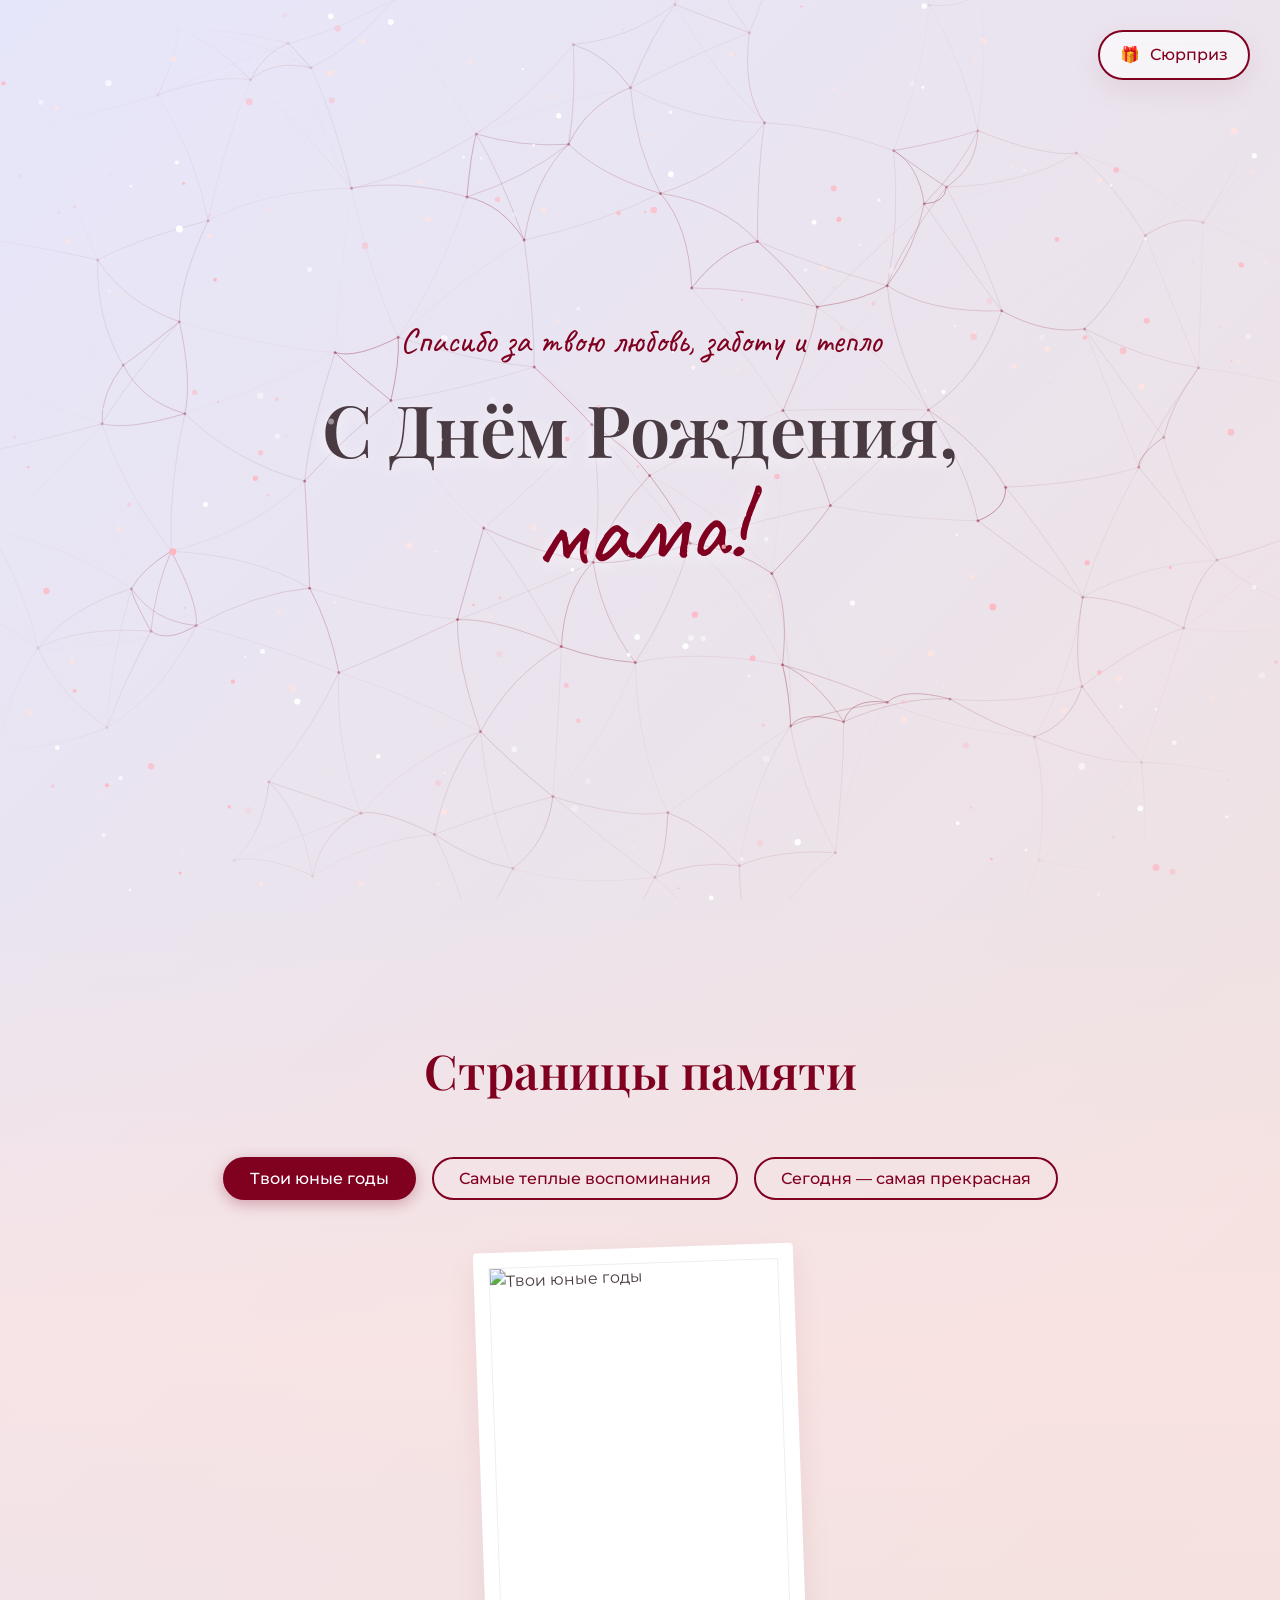
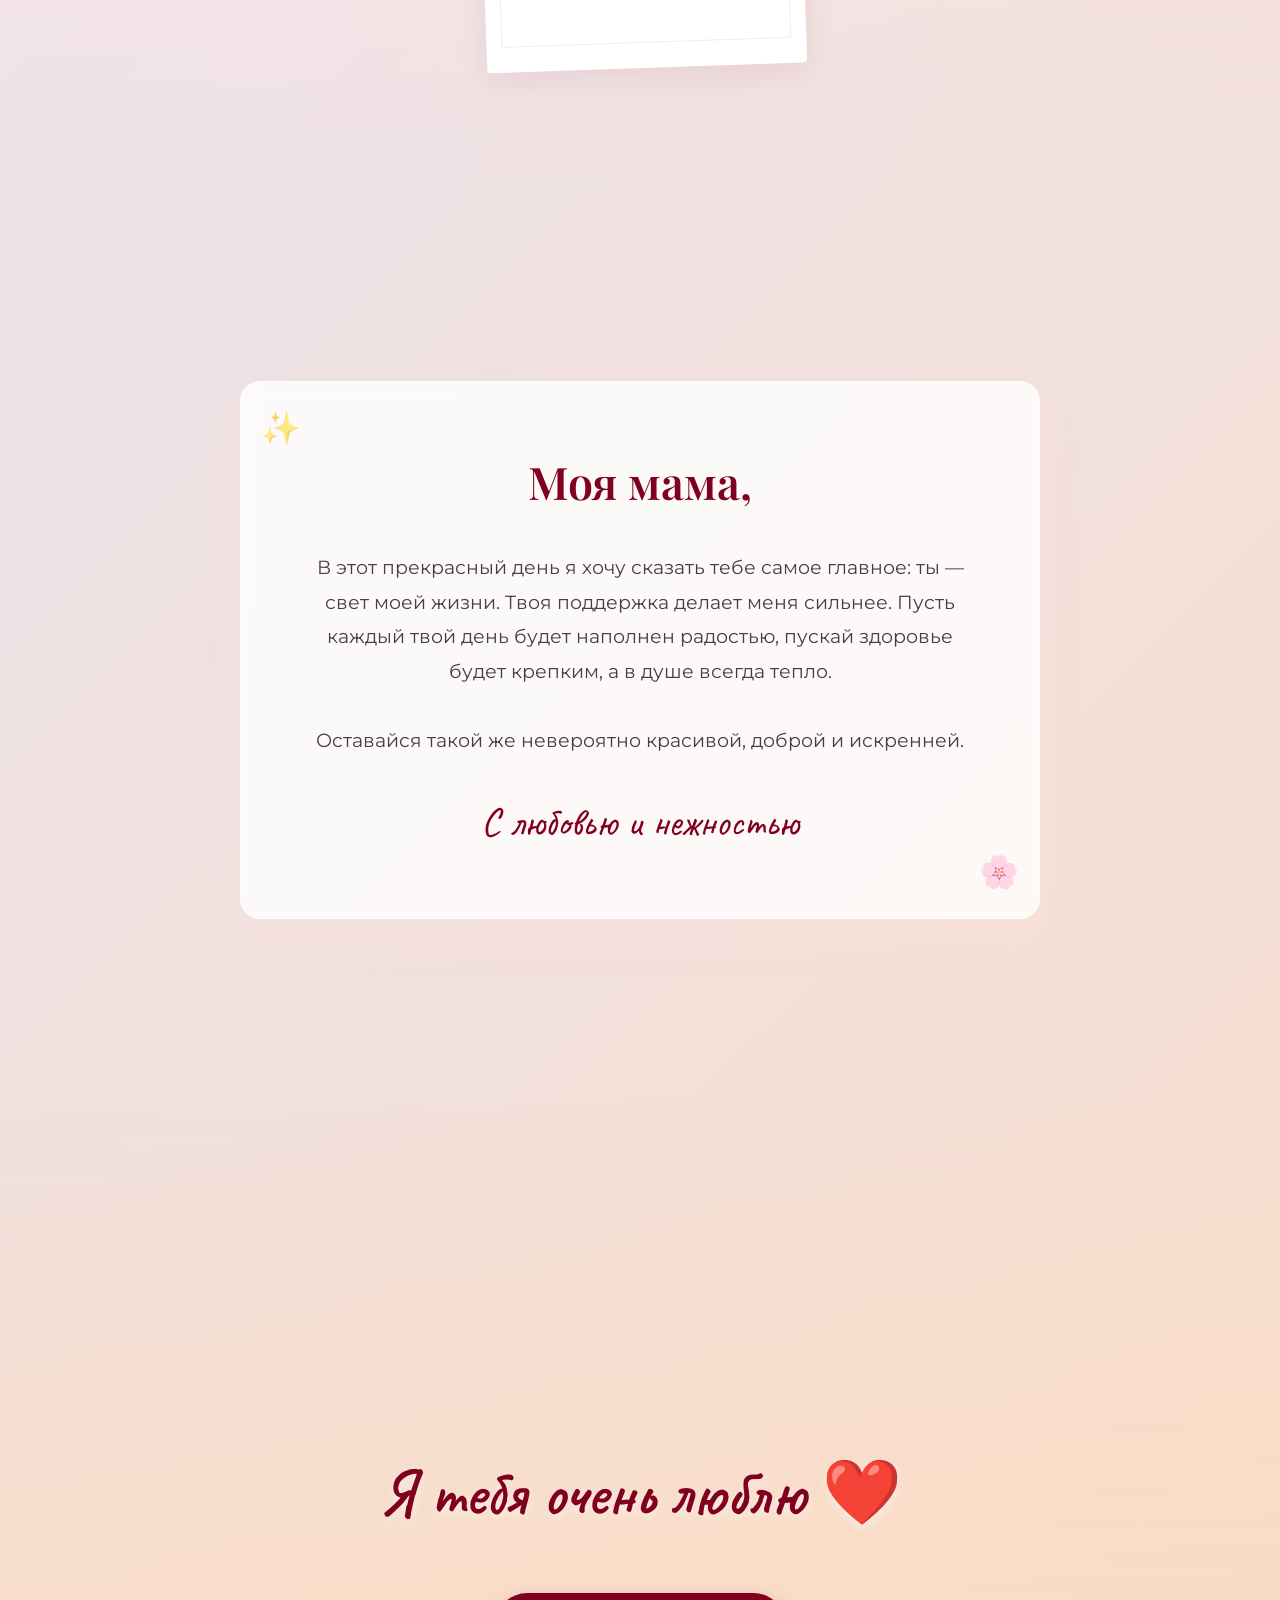
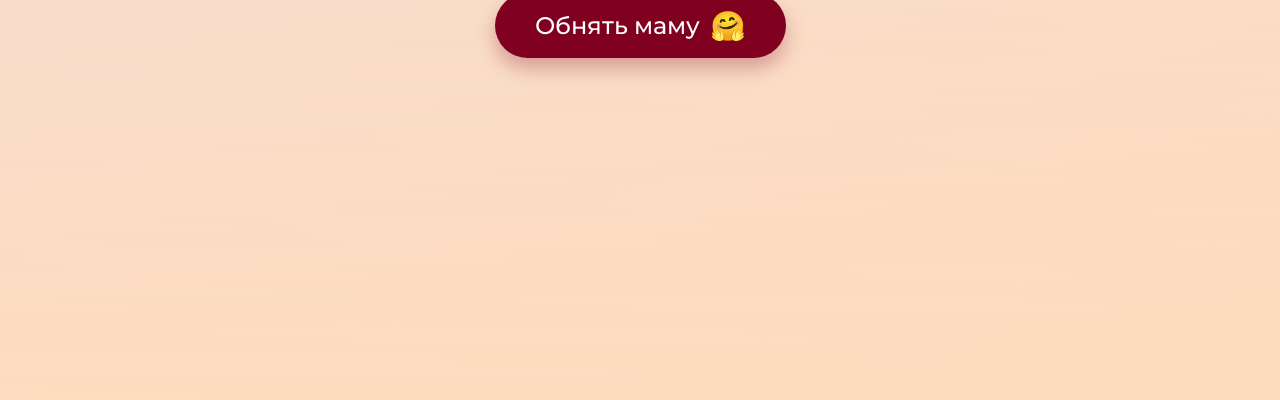
==== index.html @ 921ae4ed "Add files via upload" ====
<!DOCTYPE html>
<html lang="ru">

<head>
    <meta charset="UTF-8">
    <meta name="viewport" content="width=device-width, initial-scale=1.0">
    <title>С Днём Рождения, мама!</title>
    <!-- Шрифты -->
    <link rel="preconnect" href="https://fonts.googleapis.com">
    <link rel="preconnect" href="https://fonts.gstatic.com" crossorigin>
    <link
        href="https://fonts.googleapis.com/css2?family=Caveat:wght@400..700&family=Playfair+Display:ital,wght@0,400..900;1,400..900&family=Montserrat:wght@300;400;500;600&display=swap"
        rel="stylesheet">
    <link rel="stylesheet" href="style.css">
</head>

<body>
    <!-- Плавающая кнопка мини-игры -->
    <a href="game.html" class="floating-game-btn">
        <span class="fb-icon">🎁</span>
        <span class="fb-text">Сюрприз</span>
    </a>

    <!-- Блок частиц на весь экран -->
    <canvas id="particles-canvas"></canvas>

    <!-- Первый экран (Обложка) -->
    <section class="hero" id="hero">
        <canvas id="spiderweb-canvas"></canvas>
        <div class="hero-content">
            <p class="hero-subtitle fade-up">Спасибо за твою любовь, заботу и тепло</p>
            <h1 class="hero-title fade-up delay-1">С Днём Рождения,<br><span class="highlight">мама!</span></h1>

        </div>
    </section>

    <!-- Блок с фотографиями -->
    <section class="gallery-section reveal">
        <h2 class="section-title">Страницы памяти</h2>
        <div class="gallery-tabs-nav fade-up">
            <button class="gallery-tab-btn active" data-tab="youth">Твои юные годы</button>
            <button class="gallery-tab-btn" data-tab="warm">Самые теплые воспоминания</button>
            <button class="gallery-tab-btn" data-tab="today">Сегодня — самая прекрасная</button>
        </div>

        <div class="gallery-tabs-container fade-up delay-1">
            <!-- Юные годы -->
            <div class="gallery-tab-content active" id="tab-youth">
                <div class="photo-card" style="--rotate: -2deg;">
                    <div class="photo-frame">
                        <img src="C:/Users/fgxnodo/.gemini/antigravity/brain/c44016c3-c51a-428d-94bd-b754e71e4f9e/youth_memories_1776429254621.png"
                            alt="Твои юные годы">
                    </div>
                </div>
            </div>

            <!-- Теплые воспоминания -->
            <div class="gallery-tab-content" id="tab-warm">
                <div class="photo-card" style="--rotate: 1deg;">
                    <div class="photo-frame">
                        <img src="C:/Users/fgxnodo/.gemini/antigravity/brain/c44016c3-c51a-428d-94bd-b754e71e4f9e/warm_memories_1776429279821.png"
                            alt="Самые теплые воспоминания">
                    </div>
                </div>
            </div>

            <!-- Сегодня -- самая прекрасная -->
            <div class="gallery-tab-content" id="tab-today">
                <div class="photo-card" style="--rotate: -1deg;">
                    <div class="photo-frame">
                        <img src="C:/Users/fgxnodo/.gemini/antigravity/brain/c44016c3-c51a-428d-94bd-b754e71e4f9e/today_beautiful_1776429297965.png"
                            alt="Сегодня — самая прекрасная">
                    </div>
                </div>
            </div>
        </div>
    </section>

    <!-- Поздравительный текст -->
    <section class="greeting-section reveal">
        <div class="greeting-box">
            <div class="decorative-element top-left">✨</div>
            <h2 class="greeting-title">Моя мама,</h2>
            <p class="greeting-text">
                В этот прекрасный день я хочу сказать тебе самое главное: ты — свет моей жизни.
                Твоя поддержка делает меня сильнее.
                Пусть каждый твой день будет наполнен радостью, пускай здоровье будет крепким,
                а в душе всегда тепло.
                <br><br>
                Оставайся такой же невероятно красивой, доброй и искренней.
            </p>
            <div class="signature">С любовью и нежностью</div>
            <div class="decorative-element bottom-right">🌸</div>
        </div>
    </section>

    <!-- Финальный блок -->
    <section class="final-section reveal">
        <div class="final-content">
            <h2 class="final-message">Я тебя очень люблю ❤️</h2>
            <button class="hug-btn" id="hug-btn">
                <span class="btn-text">Обнять маму</span>
                <span class="btn-icon">🤗</span>
            </button>
        </div>
        <!-- Контейнер для анимации сердечек после клика -->
        <div id="hearts-container"></div>
    </section>

    <script src="script.js"></script>
</body>

</html>
---- style.css ----
:root {
    /* Цветовая палитра: пастельные и акцентные */
    --color-cream: #FFF5F1;
    --color-peach: #FFDAB9;
    --color-light-pink: #FFE4E1;
    --color-lavender: #E6E6FA;
    --color-accent-red: #A32CC4; /* Let's use burgundy/deep red */
    --color-accent-burgundy: #800020;
    --color-text-main: #4A3B42;
    --color-text-light: #7A6971;
    
    --shadow-soft: 0 10px 30px rgba(128, 0, 32, 0.08);
    --shadow-hover: 0 15px 40px rgba(128, 0, 32, 0.15);
    
    --transition-smooth: 0.8s cubic-bezier(0.25, 1, 0.5, 1);
}

* {
    margin: 0;
    padding: 0;
    box-sizing: border-box;
    /* Запрещаем выделение текста везде */
    -webkit-user-select: none;
    -moz-user-select: none;
    -ms-user-select: none;
    user-select: none;
}

body {
    font-family: 'Montserrat', sans-serif;
    color: var(--color-text-main);
    background: linear-gradient(-45deg, #FFF0F5, #FFE4E1, #FFDAB9, #E6E6FA);
    background-size: 400% 400%;
    animation: gradientBG 15s ease infinite;
    overflow-x: hidden;
    line-height: 1.6;
    /* Устанавливаем красивый кастомный курсор-стрелочку (в пастельных тонах с бордовой обводкой) */
    cursor: url("data:image/svg+xml,%3Csvg width='24' height='24' viewBox='0 0 24 24' fill='none' xmlns='http://www.w3.org/2000/svg'%3E%3Cpath d='M4 3 L20 10 L12 12 L10 20 L4 3 Z' fill='%23FFE4E1' stroke='%23800020' stroke-width='2' stroke-linejoin='round'/%3E%3C/svg%3E") 4 3, auto;
}

/* Кастомный курсор-сердечко для любых кнопок и кликабельных карточек */
button, a, .gallery-tab-btn, .photo-card, .hug-btn {
    cursor: url("data:image/svg+xml,%3Csvg width='26' height='26' viewBox='0 0 24 24' fill='none' xmlns='http://www.w3.org/2000/svg'%3E%3Cpath fill='%23800020' stroke='%23FFF5F1' stroke-width='1.5' d='M12 21.35l-1.45-1.32C5.4 15.36 2 12.28 2 8.5 2 5.42 4.42 3 7.5 3c1.74 0 3.41.81 4.5 2.09C13.09 3.81 14.76 3 16.5 3 19.58 3 22 5.42 22 8.5c0 3.78-3.4 6.86-8.55 11.54L12 21.35z'/%3E%3C/svg%3E") 12 12, pointer !important;
}

@keyframes gradientBG {
    0% { background-position: 0% 50%; }
    50% { background-position: 100% 50%; }
    100% { background-position: 0% 50%; }
}

h1, h2, h3 {
    font-family: 'Playfair Display', serif;
    font-weight: 600;
}

/* Фон с частицами */
#particles-canvas {
    position: fixed;
    top: 0;
    left: 0;
    width: 100%;
    height: 100%;
    z-index: 999; /* Поверх всего контента для эффекта летающей пыльцы */
    pointer-events: none;
}

/* Паутинка для первого экрана */
#spiderweb-canvas {
    position: absolute;
    top: 0;
    left: 0;
    width: 100%;
    height: 100%;
    z-index: 1;
    pointer-events: none;
    -webkit-mask-image: radial-gradient(ellipse at 50% 50%, rgba(0,0,0,1) 40%, rgba(0,0,0,0) 85%);
    mask-image: radial-gradient(ellipse at 50% 50%, rgba(0,0,0,1) 40%, rgba(0,0,0,0) 85%);
}

/* Общие стили секций */
section {
    position: relative;
    z-index: 1;
    min-height: 100vh;
    display: flex;
    flex-direction: column;
    justify-content: center;
    align-items: center;
    padding: 4rem 2rem;
}

/* Анимации появления (Scroll Reveal) */
.fade-up {
    opacity: 0;
    transform: translateY(40px);
    transition: opacity 1s ease-out, transform 1s ease-out;
}

.fade-up.visible {
    opacity: 1;
    transform: translateY(0);
}

.delay-1 { transition-delay: 0.3s; }
.delay-2 { transition-delay: 0.6s; }

/* 1. ПЕРВЫЙ ЭКРАН (HERO) */
.hero {
    height: 100vh;
    text-align: center;
    overflow: hidden;
}



@keyframes gentlePulse {
    0% { transform: scale(1); }
    100% { transform: scale(1.05); }
}

.hero-content {
    max-width: 800px;
    z-index: 2;
}

.hero-subtitle {
    font-family: 'Caveat', cursive;
    font-size: 2.2rem;
    color: var(--color-accent-burgundy);
    margin-bottom: 1rem;
}

.hero-title {
    font-size: 4.5rem;
    line-height: 1.2;
    color: var(--color-text-main);
    text-shadow: 0 4px 15px rgba(255, 255, 255, 0.6);
}

.hero-title .highlight {
    font-family: 'Caveat', cursive;
    font-size: 6rem;
    color: var(--color-accent-burgundy);
    display: inline-block;
    transform: rotate(-3deg);
    font-weight: 500;
}

.scroll-indicator {
    position: absolute;
    bottom: 40px;
    left: 50%;
    transform: translateX(-50%);
    display: flex;
    flex-direction: column;
    align-items: center;
    opacity: 0.7;
}

.scroll-indicator p {
    font-size: 0.9rem;
    margin-bottom: 10px;
    text-transform: uppercase;
    letter-spacing: 2px;
}

.mouse {
    width: 26px;
    height: 40px;
    border: 2px solid var(--color-text-main);
    border-radius: 20px;
    display: flex;
    justify-content: center;
    padding-top: 5px;
}

.wheel {
    width: 4px;
    height: 8px;
    background-color: var(--color-text-main);
    border-radius: 2px;
    animation: scrollWheel 2s infinite;
}

@keyframes scrollWheel {
    0% { transform: translateY(0); opacity: 1; }
    100% { transform: translateY(15px); opacity: 0; }
}

/* 2. БЛОК С ФОТОГРАФИЯМИ */
.gallery-section {
    background: linear-gradient(to bottom, transparent, rgba(255, 228, 225, 0.6), transparent);
}

.section-title {
    font-size: 3rem;
    margin-bottom: 3rem;
    text-align: center;
    color: var(--color-accent-burgundy);
}

/* Вкладки */
.gallery-tabs-nav {
    display: flex;
    justify-content: center;
    gap: 1rem;
    margin-bottom: 3rem;
    flex-wrap: wrap;
}

.gallery-tab-btn {
    background: transparent;
    border: 2px solid var(--color-accent-burgundy);
    color: var(--color-accent-burgundy);
    padding: 10px 25px;
    border-radius: 30px;
    font-family: 'Montserrat', sans-serif;
    font-size: 1rem;
    font-weight: 500;
    cursor: pointer;
    transition: all 0.3s ease;
    outline: none;
}

.gallery-tab-btn:hover {
    background-color: rgba(128, 0, 32, 0.1);
}

.gallery-tab-btn.active {
    background-color: var(--color-accent-burgundy);
    color: white;
    box-shadow: 0 4px 15px rgba(128, 0, 32, 0.3);
}

.gallery-tabs-container {
    width: 100%;
}

.gallery-tab-content {
    display: none;
    gap: 2rem;
    flex-wrap: wrap;
    justify-content: center;
    max-width: 1200px;
    margin: 0 auto;
}

.gallery-tab-content.active {
    display: flex;
    animation: fadeInTab 0.5s ease-out forwards;
}

@keyframes fadeInTab {
    from {
        opacity: 0;
        transform: translateY(20px);
    }
    to {
        opacity: 1;
        transform: translateY(0);
    }
}

.photo-card {
    background: white;
    padding: 15px 15px 25px 15px;
    border-radius: 4px;
    box-shadow: var(--shadow-soft);
    transition: all 0.4s ease;
    width: 320px;
    position: relative;
    transform: rotate(calc(const(--rotate))); /* JS will add dynamic rotations */
}

/* Сделаем легкий случайный поворот для карточек (эффект фото-альбома) */
.photo-card:nth-child(1) { transform: rotate(-2deg); }
.photo-card:nth-child(2) { transform: rotate(1deg); margin-top: 30px; }
.photo-card:nth-child(3) { transform: rotate(-1deg); }

.photo-card:hover {
    transform: scale(1.05) rotate(0deg);
    box-shadow: var(--shadow-hover);
    z-index: 10;
}

.photo-frame {
    width: 100%;
    height: 380px;
    border: 1px solid #eee;
    overflow: hidden;
    position: relative;
}

.photo-frame img {
    width: 100%;
    height: 100%;
    object-fit: cover;
    transition: transform 3s ease;
}

.photo-card:hover .photo-frame img {
    transform: scale(1.1);
}

.photo-caption {
    font-family: 'Caveat', cursive;
    font-size: 1.8rem;
    text-align: center;
    margin-top: 15px;
    color: var(--color-text-main);
}

/* 3. ПОЗДРАВИТЕЛЬНЫЙ ТЕКСТ */
.greeting-section {
    background-color: transparent;
}

.greeting-box {
    background: rgba(255, 255, 255, 0.8);
    backdrop-filter: blur(10px);
    border-radius: 20px;
    padding: 4rem;
    max-width: 800px;
    text-align: center;
    box-shadow: 0 20px 40px rgba(255, 228, 225, 0.4);
    border: 1px solid rgba(255, 255, 255, 0.5);
    position: relative;
}

.decorative-element {
    position: absolute;
    font-size: 2rem;
    opacity: 0.6;
}
.top-left { top: 20px; left: 20px; }
.bottom-right { bottom: 20px; right: 20px; }

.greeting-title {
    font-size: 2.8rem;
    margin-bottom: 2rem;
    color: var(--color-accent-burgundy);
}

.greeting-text {
    font-size: 1.2rem;
    line-height: 1.8;
    color: var(--color-text-main);
    margin-bottom: 2rem;
}

.signature {
    font-family: 'Caveat', cursive;
    font-size: 2.5rem;
    color: var(--color-accent-burgundy);
    margin-top: 2rem;
}

/* 4. ФИНАЛЬНЫЙ БЛОК */
.final-section {
    background: linear-gradient(to top, rgba(255, 218, 185, 0.8), transparent);
    overflow: hidden;
}

.final-content {
    text-align: center;
    z-index: 2;
}

.final-message {
    font-family: 'Caveat', cursive;
    font-size: 4rem;
    color: var(--color-accent-burgundy);
    margin-bottom: 3rem;
    text-shadow: 0 4px 10px rgba(255, 255, 255, 0.5);
}

.hug-btn {
    background-color: var(--color-accent-burgundy);
    color: white;
    border: none;
    border-radius: 50px;
    padding: 15px 40px;
    font-size: 1.5rem;
    font-family: 'Montserrat', sans-serif;
    font-weight: 500;
    cursor: pointer;
    box-shadow: 0 10px 20px rgba(128, 0, 32, 0.3);
    transition: all 0.3s ease;
    display: inline-flex;
    align-items: center;
    gap: 10px;
    outline: none;
    position: relative;
    overflow: hidden;
}

.hug-btn:hover {
    transform: translateY(-5px);
    box-shadow: 0 15px 30px rgba(128, 0, 32, 0.4);
    background-color: #990026;
}

.hug-btn:active {
    transform: translateY(0);
}

.btn-icon {
    font-size: 1.8rem;
    transition: transform 0.3s ease;
}

.hug-btn:hover .btn-icon {
    transform: scale(1.2) rotate(10deg);
}

/* Эффект пульсации для кнопки */
.hug-btn::before {
    content: '';
    position: absolute;
    top: 50%; left: 50%;
    transform: translate(-50%, -50%);
    width: 100%; height: 100%;
    background-color: rgba(255, 255, 255, 0.2);
    border-radius: 50px;
    z-index: -1;
    animation: btnPulse 2s infinite;
}

@keyframes btnPulse {
    0% { transform: translate(-50%, -50%) scale(1); opacity: 1; }
    100% { transform: translate(-50%, -50%) scale(1.5); opacity: 0; }
}

/* Сердечки от клика */
#hearts-container {
    position: absolute;
    top: 0; left: 0;
    width: 100%; height: 100%;
    pointer-events: none;
    z-index: 10;
}

.floating-heart {
    position: absolute;
    font-size: 2rem;
    animation: floatHeart 2s ease-out forwards;
    opacity: 0;
}

@keyframes floatHeart {
    0% { transform: translateY(0) scale(0.5); opacity: 1; }
    100% { transform: translateY(-250px) scale(1.8); opacity: 0; }
}

/* Плавающая кнопка мини-игры */
.floating-game-btn {
    position: fixed;
    top: 30px;
    right: 30px;
    background: rgba(255, 255, 255, 0.6);
    backdrop-filter: blur(8px);
    border: 2px solid var(--color-accent-burgundy);
    color: var(--color-accent-burgundy);
    padding: 10px 20px;
    border-radius: 30px;
    text-decoration: none;
    font-family: 'Montserrat', sans-serif;
    font-weight: 500;
    display: flex;
    align-items: center;
    gap: 10px;
    z-index: 1000;
    box-shadow: var(--shadow-soft);
    transition: all 0.3s ease;
}

.floating-game-btn:hover {
    transform: translateY(-3px) scale(1.05);
    background: var(--color-accent-burgundy);
    color: white;
    box-shadow: var(--shadow-hover);
}

.floating-game-btn.back-btn {
    left: 30px;
    right: auto;
}

/* --- ИГРА НАЙДИ ПАРУ --- */
.game-section {
    min-height: 100vh;
    padding: 120px 20px 40px;
    z-index: 1;
}

.memory-grid {
    display: grid;
    grid-template-columns: repeat(4, 1fr);
    gap: 15px;
    width: 100%;
    max-width: 500px;
    margin: 0 auto;
    perspective: 1000px;
}

.memory-card {
    width: 100%;
    /* Гарантированный квадрат даже на старых устройствах */
    padding-bottom: 100%;
    height: 0;
    cursor: pointer;
    position: relative;
    border-radius: 12px;
}

.memory-card-inner {
    width: 100%;
    height: 100%;
    position: absolute;
    top: 0;
    left: 0;
    transform-style: preserve-3d;
    transition: transform 0.6s cubic-bezier(0.4, 0.2, 0.2, 1);
}

.memory-card.flipped .memory-card-inner,
.memory-card.matched .memory-card-inner {
    transform: rotateY(180deg);
}

.memory-card.matched .memory-card-inner {
    animation: matchedPulse 0.5s ease-out forwards;
}

@keyframes matchedPulse {
    0% { transform: rotateY(180deg) scale(1); }
    50% { transform: rotateY(180deg) scale(1.1); }
    100% { transform: rotateY(180deg) scale(1); opacity: 0.8; }
}

.memory-card-front, .memory-card-back {
    width: 100%;
    height: 100%;
    position: absolute;
    backface-visibility: hidden;
    border-radius: 12px;
    display: flex;
    justify-content: center;
    align-items: center;
    font-size: 3rem;
    box-shadow: var(--shadow-soft);
    user-select: none;
}

.memory-card-front {
    background: rgba(255, 255, 255, 0.5);
    border: 2px solid rgba(255, 182, 193, 0.6);
    background-image: repeating-linear-gradient(45deg, transparent, transparent 10px, rgba(255, 182, 193, 0.15) 10px, rgba(255, 182, 193, 0.15) 20px);
}

.memory-card-back {
    background: rgba(255, 255, 255, 0.9);
    transform: rotateY(180deg);
    border: 2px solid var(--color-accent-burgundy);
}

.win-modal {
    position: fixed;
    top: 0; left: 0;
    width: 100%; height: 100%;
    background: rgba(255, 240, 245, 0.8);
    backdrop-filter: blur(8px);
    display: flex;
    justify-content: center;
    align-items: center;
    z-index: 10000;
    opacity: 0;
    pointer-events: none;
    transition: opacity 0.5s ease;
}

.win-modal.show {
    opacity: 1;
    pointer-events: auto;
}

/* Адаптивность */
@media (max-width: 768px) {
    .hero-title { font-size: 3rem; }
    .hero-title .highlight { font-size: 4rem; }
    .hero-subtitle { font-size: 1.8rem; }
    
    .section-title { font-size: 2.2rem; }
    
    .photo-card { width: 90%; max-width: 350px; }
    .photo-card:nth-child(2) { margin-top: 0; }
    
    .greeting-box { padding: 2rem; width: 90%; }
    .greeting-title { font-size: 2.2rem; }
    .greeting-text { font-size: 1rem; }
    
    .final-message { font-size: 3rem; }
    
    .memory-grid {
        grid-template-columns: repeat(3, 1fr);
        gap: 10px;
    }
    
    .floating-game-btn {
        top: 20px;
        right: 20px;
        font-size: 0.9rem;
        padding: 8px 15px;
    }
    .floating-game-btn.back-btn {
        left: 20px;
    }
}
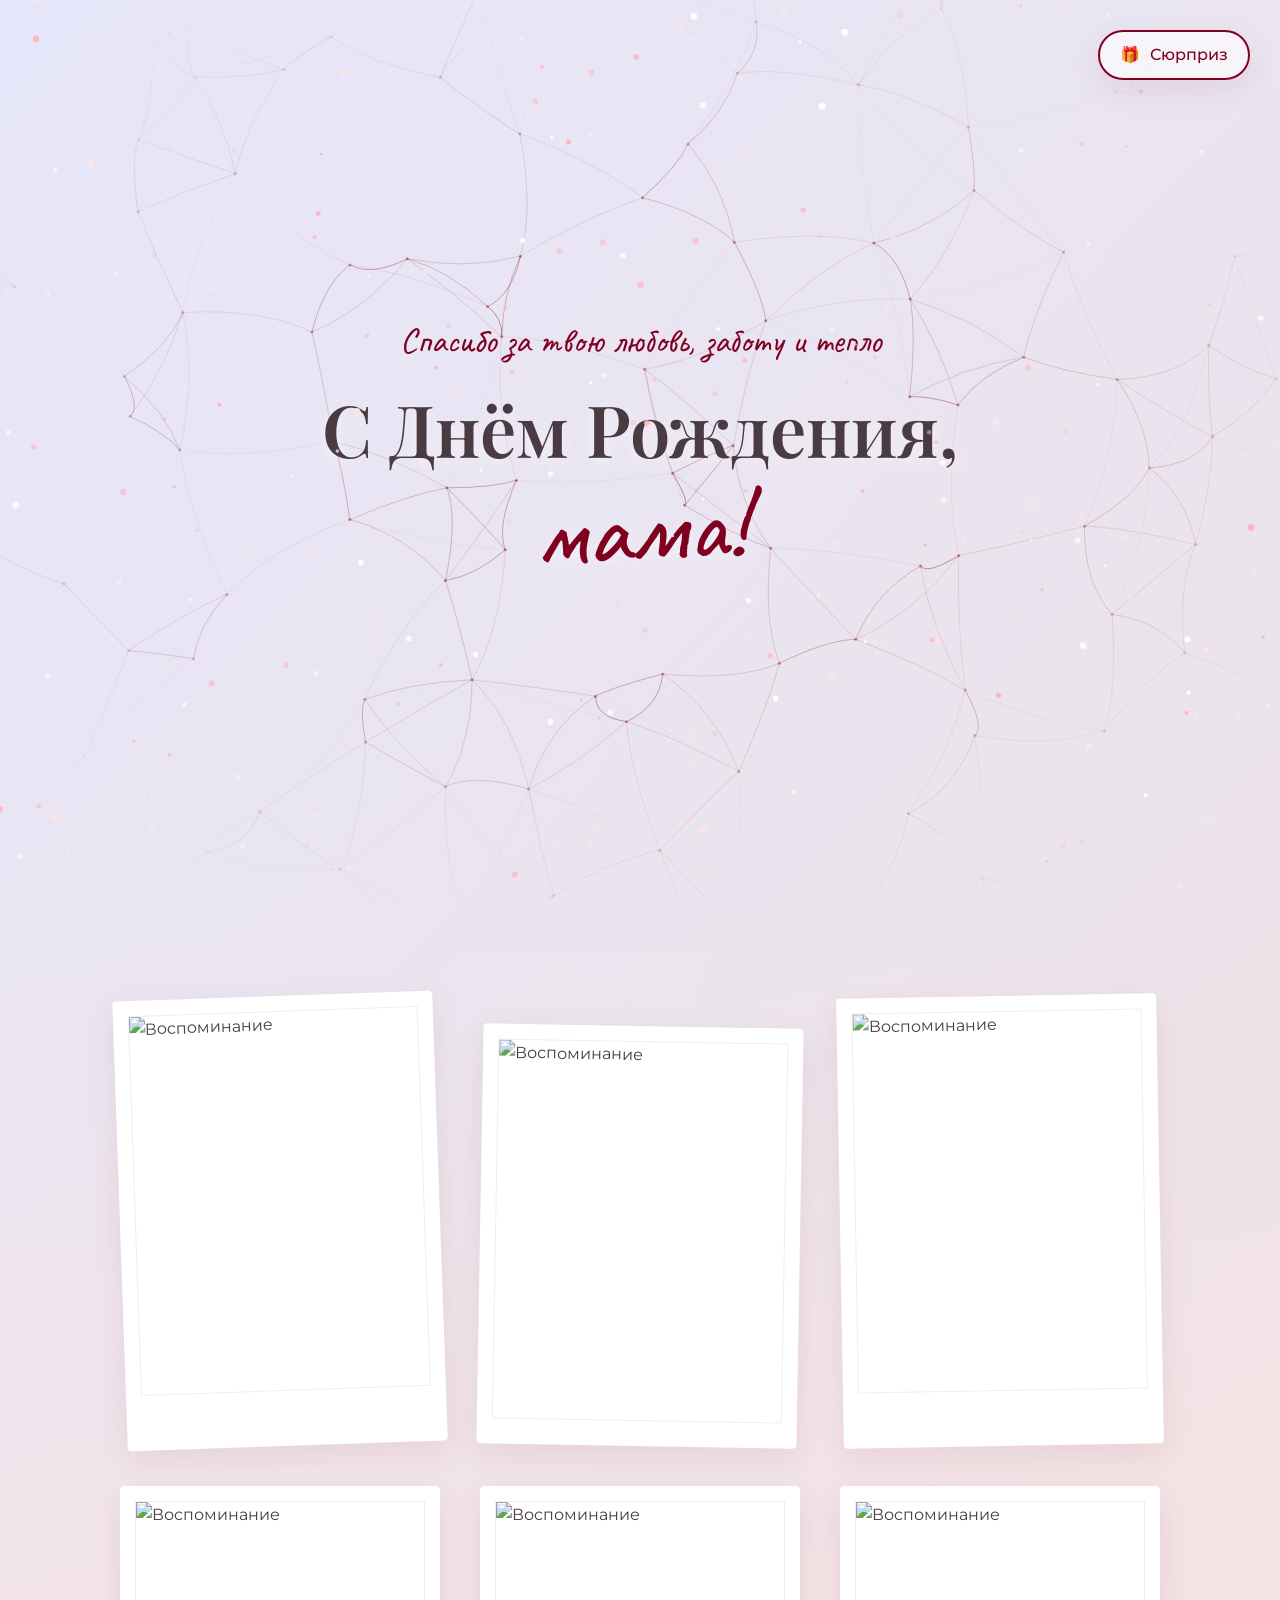
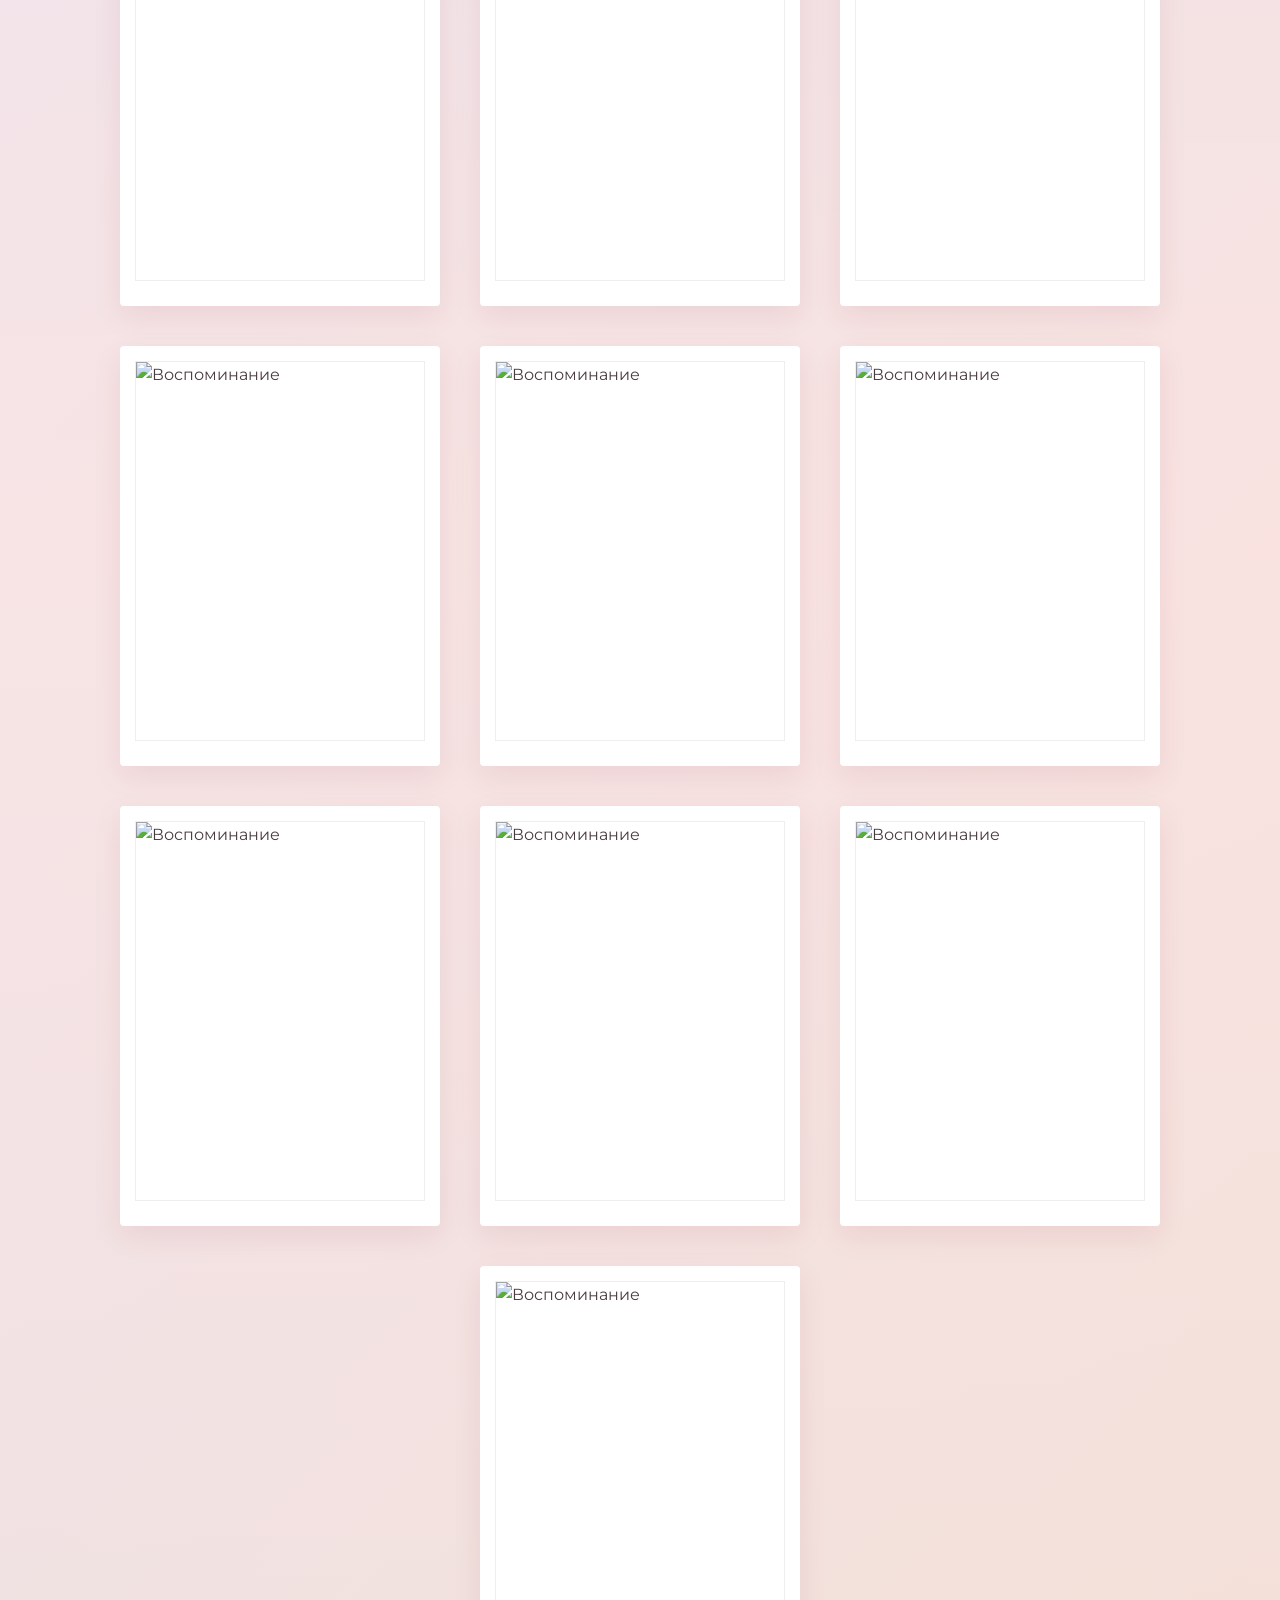
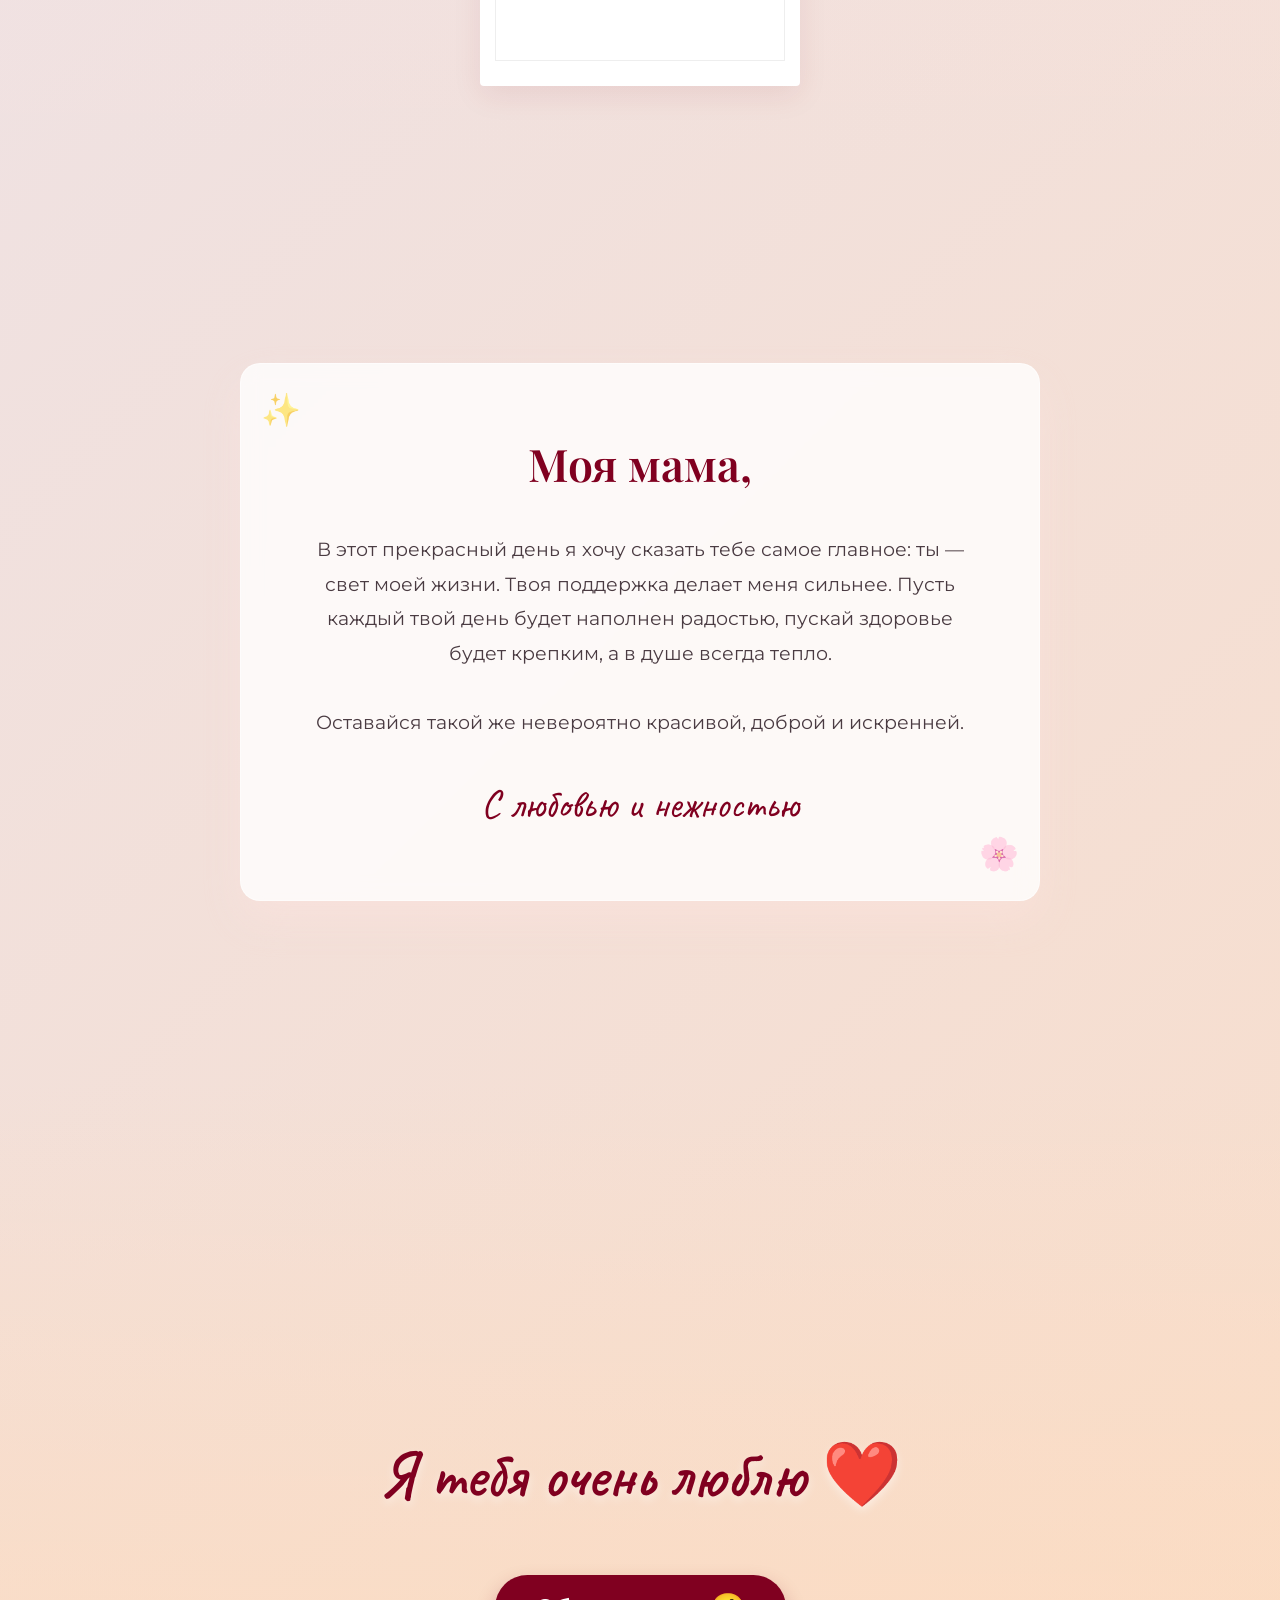
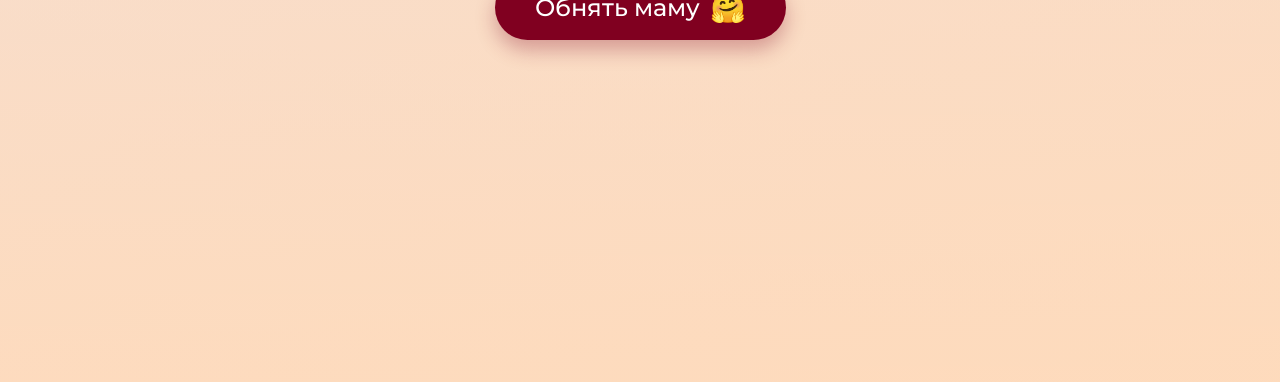
==== commit a1fba11d: "Add files via upload" ====
--- a/index.html
+++ b/index.html
@@ -36,41 +36,70 @@
 
     <!-- Блок с фотографиями -->
     <section class="gallery-section reveal">
-        <h2 class="section-title">Страницы памяти</h2>
-        <div class="gallery-tabs-nav fade-up">
-            <button class="gallery-tab-btn active" data-tab="youth">Твои юные годы</button>
-            <button class="gallery-tab-btn" data-tab="warm">Самые теплые воспоминания</button>
-            <button class="gallery-tab-btn" data-tab="today">Сегодня — самая прекрасная</button>
-        </div>
-
-        <div class="gallery-tabs-container fade-up delay-1">
-            <!-- Юные годы -->
-            <div class="gallery-tab-content active" id="tab-youth">
-                <div class="photo-card" style="--rotate: -2deg;">
-                    <div class="photo-frame">
-                        <img src="C:/Users/fgxnodo/.gemini/antigravity/brain/c44016c3-c51a-428d-94bd-b754e71e4f9e/youth_memories_1776429254621.png"
-                            alt="Твои юные годы">
-                    </div>
+        <div class="gallery-grid fade-up delay-1">
+            <div class="photo-card">
+                <div class="photo-frame">
+                    <img src="img/IMG_1044.JPG" alt="Воспоминание">
                 </div>
             </div>
-
-            <!-- Теплые воспоминания -->
-            <div class="gallery-tab-content" id="tab-warm">
-                <div class="photo-card" style="--rotate: 1deg;">
-                    <div class="photo-frame">
-                        <img src="C:/Users/fgxnodo/.gemini/antigravity/brain/c44016c3-c51a-428d-94bd-b754e71e4f9e/warm_memories_1776429279821.png"
-                            alt="Самые теплые воспоминания">
-                    </div>
+            <div class="photo-card">
+                <div class="photo-frame">
+                    <img src="img/photo_2026-04-17_18-34-37.jpg" alt="Воспоминание">
                 </div>
             </div>
-
-            <!-- Сегодня -- самая прекрасная -->
-            <div class="gallery-tab-content" id="tab-today">
-                <div class="photo-card" style="--rotate: -1deg;">
-                    <div class="photo-frame">
-                        <img src="C:/Users/fgxnodo/.gemini/antigravity/brain/c44016c3-c51a-428d-94bd-b754e71e4f9e/today_beautiful_1776429297965.png"
-                            alt="Сегодня — самая прекрасная">
-                    </div>
+            <div class="photo-card">
+                <div class="photo-frame">
+                    <img src="img/photo_2026-04-17_18-34-38.jpg" alt="Воспоминание">
+                </div>
+            </div>
+            <div class="photo-card">
+                <div class="photo-frame">
+                    <img src="img/photo_2026-04-19_14-42-48.jpg" alt="Воспоминание">
+                </div>
+            </div>
+            <div class="photo-card">
+                <div class="photo-frame">
+                    <img src="img/photo_2026-04-19_14-42-57.jpg" alt="Воспоминание">
+                </div>
+            </div>
+            <div class="photo-card">
+                <div class="photo-frame">
+                    <img src="img/photo_2026-04-19_14-43-01.jpg" alt="Воспоминание">
+                </div>
+            </div>
+            <div class="photo-card">
+                <div class="photo-frame">
+                    <img src="img/photo_2026-04-19_14-43-04.jpg" alt="Воспоминание">
+                </div>
+            </div>
+            <div class="photo-card">
+                <div class="photo-frame">
+                    <img src="img/photo_2026-04-19_14-43-06.jpg" alt="Воспоминание">
+                </div>
+            </div>
+            <div class="photo-card">
+                <div class="photo-frame">
+                    <img src="img/photo_2026-04-19_14-43-09.jpg" alt="Воспоминание">
+                </div>
+            </div>
+            <div class="photo-card">
+                <div class="photo-frame">
+                    <img src="img/photo_2026-04-19_14-43-11.jpg" alt="Воспоминание">
+                </div>
+            </div>
+            <div class="photo-card">
+                <div class="photo-frame">
+                    <img src="img/photo_2026-04-19_14-43-13.jpg" alt="Воспоминание">
+                </div>
+            </div>
+            <div class="photo-card">
+                <div class="photo-frame">
+                    <img src="img/photo_2026-04-19_14-43-37.jpg" alt="Воспоминание">
+                </div>
+            </div>
+            <div class="photo-card">
+                <div class="photo-frame">
+                    <img src="img/photo_2026-04-19_14-43-59.jpg" alt="Воспоминание">
                 </div>
             </div>
         </div>
--- a/style.css
+++ b/style.css
@@ -200,67 +200,16 @@
     color: var(--color-accent-burgundy);
 }
 
-/* Вкладки */
-.gallery-tabs-nav {
-    display: flex;
-    justify-content: center;
-    gap: 1rem;
-    margin-bottom: 3rem;
-    flex-wrap: wrap;
-}
-
-.gallery-tab-btn {
-    background: transparent;
-    border: 2px solid var(--color-accent-burgundy);
-    color: var(--color-accent-burgundy);
-    padding: 10px 25px;
-    border-radius: 30px;
-    font-family: 'Montserrat', sans-serif;
-    font-size: 1rem;
-    font-weight: 500;
-    cursor: pointer;
-    transition: all 0.3s ease;
-    outline: none;
-}
-
-.gallery-tab-btn:hover {
-    background-color: rgba(128, 0, 32, 0.1);
-}
-
-.gallery-tab-btn.active {
-    background-color: var(--color-accent-burgundy);
-    color: white;
-    box-shadow: 0 4px 15px rgba(128, 0, 32, 0.3);
-}
-
-.gallery-tabs-container {
-    width: 100%;
-}
-
-.gallery-tab-content {
-    display: none;
-    gap: 2rem;
+.gallery-grid {
+    display: flex;
     flex-wrap: wrap;
     justify-content: center;
-    max-width: 1200px;
+    gap: 2.5rem;
+    max-width: 1400px;
     margin: 0 auto;
-}
-
-.gallery-tab-content.active {
-    display: flex;
-    animation: fadeInTab 0.5s ease-out forwards;
-}
-
-@keyframes fadeInTab {
-    from {
-        opacity: 0;
-        transform: translateY(20px);
-    }
-    to {
-        opacity: 1;
-        transform: translateY(0);
-    }
-}
+    padding: 2rem 0;
+}
+
 
 .photo-card {
     background: white;
@@ -548,9 +497,16 @@
     display: flex;
     justify-content: center;
     align-items: center;
-    font-size: 3rem;
     box-shadow: var(--shadow-soft);
     user-select: none;
+    overflow: hidden;
+}
+
+.memory-card-back img {
+    width: 100%;
+    height: 100%;
+    object-fit: cover;
+    display: block;
 }
 
 .memory-card-front {
